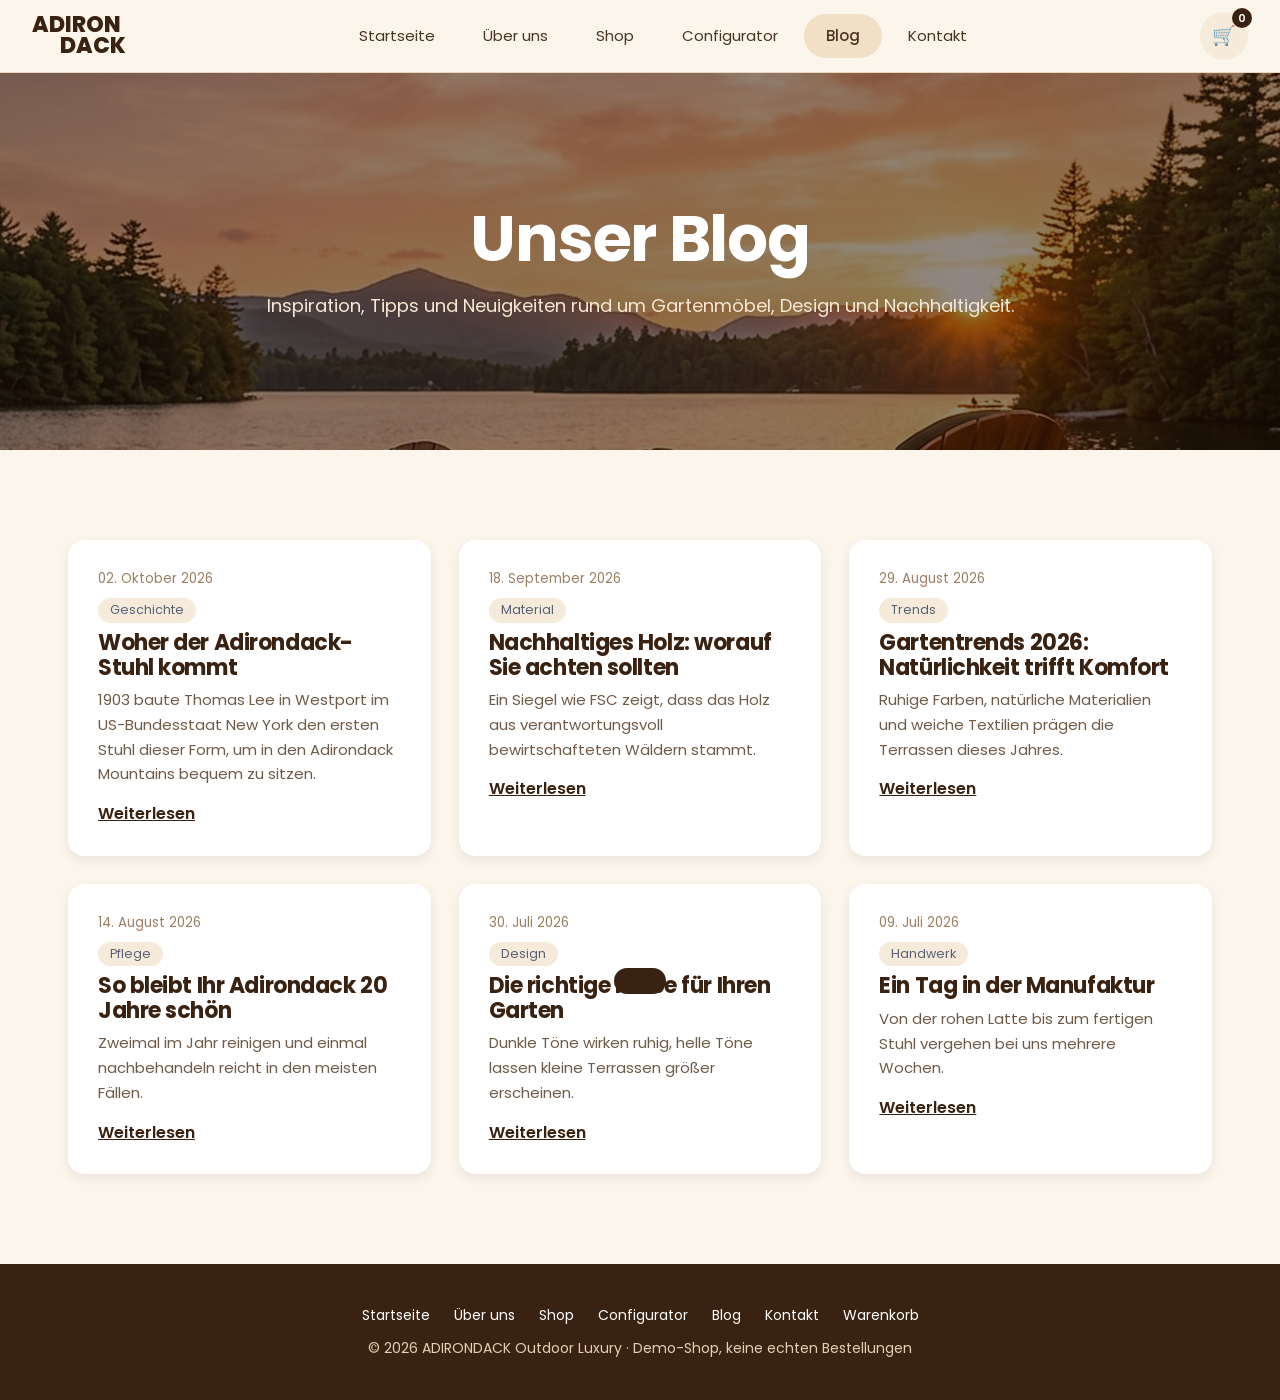
==== blog.html @ eb95ac71 "Initial commit" ====
<!DOCTYPE html>
<html lang="de"><head><meta charset="utf-8"><meta name="viewport" content="width=device-width,initial-scale=1">
<title>Blog | ADIRONDACK</title>
<link href="https://fonts.googleapis.com/css2?family=Poppins:wght@400;500;600;700;800&display=swap" rel="stylesheet">
<link rel="stylesheet" href="assets/style.css"></head>
<body data-page="blog">
<main>
<div class="ph dark" data-bg="blog:3"><div><h1>Unser Blog</h1><p>Inspiration, Tipps und Neuigkeiten rund um Gartenmöbel, Design und Nachhaltigkeit.</p></div></div>
<section class="sec"><div class="cards" id="posts"></div></section>
</main>
<script src="assets/common.js"></script>
<script>
const POSTS=[
 ['02. Oktober 2026','Geschichte','Woher der Adirondack-Stuhl kommt','1903 baute Thomas Lee in Westport im US-Bundesstaat New York den ersten Stuhl dieser Form, um in den Adirondack Mountains bequem zu sitzen.','Er schnitt ihn aus einfachen Brettern, mit schräger Rückenlehne und breiten Armlehnen für ein Getränk. Harry Bunnell meldete 1905 ein Patent auf eine ähnliche Konstruktion an. Seitdem hat sich die Grundform kaum verändert, weil sie funktioniert.'],
 ['18. September 2026','Material','Nachhaltiges Holz: worauf Sie achten sollten','Ein Siegel wie FSC zeigt, dass das Holz aus verantwortungsvoll bewirtschafteten Wäldern stammt.','Fragen Sie nach der Herkunft, nach dem Trocknungsverfahren und nach der Oberfläche. Wasserbasierte Lacke und geölte Hölzer sind für Mensch und Umwelt die bessere Wahl, und gut gepflegtes Massivholz hält Jahrzehnte.'],
 ['29. August 2026','Trends','Gartentrends 2026: Natürlichkeit trifft Komfort','Ruhige Farben, natürliche Materialien und weiche Textilien prägen die Terrassen dieses Jahres.','Salbei, Sand und Marineblau ersetzen grelle Töne. Dazu kommen Leinenkissen, geflochtene Beistelltische und Licht in warmen Farben. Ein einzelner, gut gebauter Stuhl wirkt dabei stärker als ein ganzes Set.'],
 ['14. August 2026','Pflege','So bleibt Ihr Adirondack 20 Jahre schön','Zweimal im Jahr reinigen und einmal nachbehandeln reicht in den meisten Fällen.','Reinigen Sie mit lauwarmem Wasser und mildem Reiniger, nie mit dem Hochdruckreiniger. Geöltes Holz bekommt im Frühjahr eine dünne Schicht Pflegeöl, lackierte Stühle nur bei Bedarf eine Politur. Im Winter stehen sie trocken und luftig.'],
 ['30. Juli 2026','Design','Die richtige Farbe für Ihren Garten','Dunkle Töne wirken ruhig, helle Töne lassen kleine Terrassen größer erscheinen.','Orientieren Sie sich an Hauswand und Bepflanzung. Marineblau und Anthrazit passen zu fast allem, Rot und Orange setzen einen bewussten Akzent. Im Konfigurator können Sie jedes Bauteil einzeln färben und die Wirkung sofort sehen.'],
 ['09. Juli 2026','Handwerk','Ein Tag in der Manufaktur','Von der rohen Latte bis zum fertigen Stuhl vergehen bei uns mehrere Wochen.','Das Holz trocknet, wird gehobelt, gefräst und mehrfach geschliffen. Danach folgen Verleimung, Lack oder Öl und eine Endkontrolle von Hand. Erst wenn jede Fuge stimmt, verlässt der Stuhl die Werkstatt.']
];
$('#posts').innerHTML=POSTS.map(([d,t,h,e,f],i)=>`<article class="po"><small>${d}</small><span class="tg">${t}</span><h3>${h}</h3><p>${e}</p><p class="full">${f}</p><button data-t="${i}" aria-expanded="false">Weiterlesen</button></article>`).join('');
$('#posts').onclick=e=>{const b=e.target.closest('[data-t]');if(!b)return;const a=b.closest('.po'),o=a.classList.toggle('open');b.textContent=o?'Weniger anzeigen':'Weiterlesen';b.setAttribute('aria-expanded',o)};
</script>
</body></html>
---- assets/style.css ----
:root{--navy:#3a2212;--mu:#6f5a47;--soft:#f6ebdb;--mint:#f3dfc4;--line:#e8d6bd}
*{box-sizing:border-box;margin:0}
html{scroll-behavior:smooth}
body{font:16px/1.65 Poppins,system-ui,sans-serif;color:var(--navy);background:#fbf5ec}
a{color:inherit;text-decoration:none}button{font:inherit;color:inherit;cursor:pointer}
:focus-visible{outline:2px solid var(--navy);outline-offset:2px}
h1,h2,h3{font-weight:700;line-height:1.12;letter-spacing:-.02em}
.bg{background-size:cover;background-position:center;background-color:#d9b48c}
header{position:sticky;top:0;z-index:30;background:rgba(251,245,236,.94);backdrop-filter:blur(10px);border-bottom:1px solid var(--line)}
.nav{max-width:1320px;margin:auto;padding:12px 32px;display:flex;align-items:center;gap:16px}
.logo{font:800 22px/.95 Poppins;text-transform:uppercase}.logo span{display:block;padding-left:28px}
nav{display:flex;gap:4px;margin:0 auto}
nav a{padding:10px 22px;border-radius:30px;font-size:15px;color:#4a3322}
nav a:hover{background:var(--soft)}nav a.on{background:#f1dfc6;font-weight:500}
.ic{position:relative;width:48px;height:48px;border-radius:50%;background:var(--soft);display:grid;place-items:center;font-size:19px}
.ic b{position:absolute;top:-4px;right:-4px;background:var(--navy);color:#fff;min-width:20px;height:20px;border-radius:10px;font:600 11px/20px Poppins;text-align:center;padding:0 5px}
.btn{display:inline-block;background:var(--navy);color:#fff;border:0;padding:14px 32px;border-radius:40px;font-weight:500;letter-spacing:.04em;font-size:15px}
.btn:hover{background:#5a3418}.btn.l{background:#fff8ee;color:var(--navy);border:1px solid var(--line)}
.sec{max-width:1200px;margin:auto;padding:90px 28px}
.sec h2{font-size:clamp(30px,3.6vw,46px);margin-bottom:34px}.sec h2 em,h1 em{font-style:normal;color:#8d6a48}
.sec>p.lead{color:var(--mu);max-width:640px;margin:-18px 0 34px}
.hero{position:relative;min-height:calc(100vh - 74px);max-height:820px;overflow:hidden;display:flex;align-items:center}
.hero:before{content:"";position:absolute;inset:0;background:linear-gradient(90deg,rgba(34,16,6,.62),rgba(34,16,6,0) 62%)}
.hero .tx{position:relative;max-width:1320px;width:100%;margin:auto;padding:60px 32px}
.hero .tx>*{max-width:620px}
.hero p{font-size:22px;font-weight:500;margin-bottom:14px}
.hero h1{font-size:clamp(46px,6vw,84px);margin-bottom:34px}
.trio{position:absolute;right:1%;bottom:2%;width:min(860px,62%);display:flex;align-items:flex-end}
.trio img{width:38%;filter:drop-shadow(0 18px 14px rgba(0,0,0,.2))}
.trio img:nth-child(2){margin:0 -6% 5% -6%}
.cards{display:grid;grid-template-columns:repeat(auto-fill,minmax(300px,1fr));gap:28px}
.cards3{display:grid;grid-template-columns:repeat(3,1fr);gap:28px}
.fc .im{aspect-ratio:5/3;border-radius:24px;overflow:hidden;display:grid;place-items:end center;margin-bottom:16px}
.fc .im img{height:96%}
.fc h3{font-size:24px;margin-bottom:6px}.fc p{color:var(--mu)}
.pc{background:#fff;border-radius:26px;box-shadow:0 10px 40px rgba(58,34,18,.09);overflow:hidden;display:flex;flex-direction:column}
.pc .im{aspect-ratio:1/.82;display:grid;place-items:end center}.pc .im img{width:86%}
.pc .bd{padding:20px 24px 24px;display:flex;flex-direction:column;gap:6px;flex:1}
.pc h3{font-size:24px}.pc p{color:var(--mu);font-size:14px;flex:1}.sp{font-size:12.5px;color:#8d6a48}
.row{display:flex;justify-content:space-between;align-items:center;gap:10px;margin-top:10px}
.pr{font-size:24px;font-weight:600}
.pc .btn{padding:11px 20px;font-size:13px}
.lk{font-size:13.5px;text-decoration:underline;color:var(--mu);margin-top:6px}
.cta{padding:110px 28px;text-align:center;color:#fff}
.cta>div{max-width:680px;margin:auto;background:rgba(58,34,18,.72);backdrop-filter:blur(6px);padding:48px;border-radius:28px}
.cta h2{font-size:clamp(30px,3.6vw,44px);margin-bottom:12px}.cta p{margin-bottom:26px;color:#f3e3cf}
.cta .btn{background:#fff8ee;color:var(--navy)}
.ph{position:relative;padding:130px 28px;display:grid;place-items:center}
.ph .card{background:rgba(255,248,238,.9);backdrop-filter:blur(8px);border-radius:26px;padding:44px 48px;max-width:960px;text-align:center;box-shadow:0 20px 60px rgba(58,34,18,.15)}
.ph h1{font-size:clamp(36px,5vw,64px);margin-bottom:16px}
.ph.mint{background:var(--mint);padding:70px 28px;text-align:center}.ph.mint h1{font-size:clamp(38px,5vw,60px)}
.two{display:grid;grid-template-columns:1fr 1fr;gap:48px;align-items:center}
.two p{color:var(--mu);margin-bottom:14px}
.two .im{aspect-ratio:1;border-radius:28px;display:grid;place-items:end center;overflow:hidden}.two .im img{width:92%}
/* Konfigurator */
.cf{max-width:1320px;margin:auto;padding:32px;display:grid;grid-template-columns:1.2fr 1fr;gap:32px;align-items:start}
.stage{position:sticky;top:104px;height:min(680px,calc(100vh - 130px));border-radius:28px;background:radial-gradient(circle at 50% 35%,#fffaf2,#efd9bd);box-shadow:0 14px 50px rgba(58,34,18,.12);overflow:hidden;touch-action:none;cursor:grab}
.stage canvas{position:absolute;inset:0;width:100%;height:100%}
.hint{position:absolute;bottom:14px;left:0;right:0;text-align:center;font-size:12.5px;color:#8d6a48;pointer-events:none}
.pn{background:var(--soft);border:1px solid var(--line);border-radius:22px;padding:22px 26px;margin-bottom:20px}
.pn h3{font-size:21px;margin-bottom:14px;display:flex;align-items:center;gap:10px}
.pn h3 i{width:18px;height:18px;border-radius:50%;box-shadow:0 0 0 1px #0002}
.pn label{display:block;font-size:14px;margin:8px 0 4px}
input[type=range]{-webkit-appearance:none;appearance:none;width:100%;height:6px;border-radius:3px;background:#e6d3b6}
input[type=range]::-webkit-slider-thumb{-webkit-appearance:none;width:20px;height:20px;border-radius:50%;background:#8d6a48;cursor:pointer}
input[type=range]::-moz-range-thumb{width:20px;height:20px;border:0;border-radius:50%;background:#8d6a48}
input.hue{background:linear-gradient(90deg,#f00,#ff0,#0f0,#0ff,#00f,#f0f,#f00)}
.pills{display:flex;flex-wrap:wrap;gap:8px;margin-bottom:12px}
.pill{border:1px solid #dcc5a4;background:#fff;border-radius:24px;padding:7px 16px;font-size:13.5px}
.pill.on{background:var(--navy);border-color:var(--navy);color:#fff}
.sw{display:flex;flex-wrap:wrap;gap:9px}.sw button{width:32px;height:32px;border-radius:50%;border:0;box-shadow:0 0 0 1px #0002}
.tot{display:flex;justify-content:space-between;align-items:baseline;margin:14px 0}
.tot b{font-size:34px}
/* Warenkorb */
.ci{display:grid;grid-template-columns:96px 1fr auto auto;gap:20px;align-items:center;padding:18px 0;border-bottom:1px solid var(--line)}
.ci img{width:96px;height:96px;object-fit:contain;background:var(--soft);border-radius:16px}
.ci small{display:block;color:var(--mu);font-size:13px}
.q{display:flex;align-items:center;gap:10px}.q button{width:32px;height:32px;border-radius:50%;border:1px solid #dcc5a4;background:#fff}
.x{background:none;border:0;font-size:20px;color:#a08568}
.sum{max-width:420px;margin:30px 0 0 auto}.sum .tot b{font-size:30px}
.empty{text-align:center;color:var(--mu);padding:70px 0}
footer{background:var(--navy);color:#e3d0b6;text-align:center;padding:40px 24px;font-size:14px}
footer a{margin:0 12px;color:#fff}
.toast{position:fixed;bottom:26px;left:50%;transform:translate(-50%,120px);background:var(--navy);color:#fff;padding:13px 26px;border-radius:30px;font-size:14px;z-index:60;transition:transform .3s}
.toast.show{transform:translate(-50%,0)}
@media(max-width:900px){.nav{flex-wrap:wrap;padding:10px 18px}nav{order:3;width:100%;overflow-x:auto;margin:0}nav a{padding:8px 14px;white-space:nowrap}.ic{margin-left:auto}.cards3,.two,.cf{grid-template-columns:1fr}.trio{position:relative;width:100%;margin-top:20px}.hero{display:block;max-height:none}.hero .tx{padding-bottom:0}.stage{position:relative;top:0;height:440px}.ci{grid-template-columns:72px 1fr auto}.ci img{width:72px;height:72px}.ph{padding:80px 18px}}
@media(prefers-reduced-motion:reduce){*{transition:none!important}}

.pc .im img.ph{width:100%;height:100%;object-fit:cover}
.ph.dark{color:#fff;text-align:center}.ph.dark:before{content:"";position:absolute;inset:0;background:rgba(34,16,6,.5)}
.ph.dark>div{position:relative;max-width:760px}.ph.dark p{color:#f6e8d4;margin-top:12px;font-size:18px}
.po{background:#fff;border-radius:26px;box-shadow:0 10px 40px rgba(58,34,18,.09);padding:28px 30px;display:flex;flex-direction:column;gap:8px}
.po small{color:#9a7f62}.po .tg{font-size:12.5px;color:#566074;background:var(--soft);align-self:flex-start;padding:2px 12px;border-radius:20px}
.po h3{font-size:22px}.po p{color:var(--mu);font-size:15px}.po .full{display:none}.po.open .full{display:block}
.po button{align-self:flex-start;background:none;border:0;font-weight:600;text-decoration:underline;padding:0;margin-top:6px}
.ct{padding:80px 28px 120px}.ct .in{max-width:1100px;margin:auto;display:grid;grid-template-columns:1fr 1.4fr;gap:44px;align-items:start}
.ct h1{font-size:clamp(34px,4.5vw,54px);margin-bottom:14px}.ct .info p{margin-bottom:12px}.ct .info b{display:block}
.fm{background:rgba(255,248,238,.93);backdrop-filter:blur(8px);border-radius:26px;padding:32px;display:grid;gap:14px;box-shadow:0 20px 60px rgba(58,34,18,.14)}
.fm input,.fm textarea{width:100%;padding:15px 20px;border:1px solid var(--line);border-radius:16px;font:inherit;background:#fff}
.fm textarea{min-height:150px;resize:vertical}.fm .err{color:#b3261e;font-size:13px;min-height:18px}
.ok{text-align:center;padding:30px 10px}.ok h3{font-size:28px;margin-bottom:8px}
@media(max-width:900px){.ct .in{grid-template-columns:1fr}}

.hero{color:#fff}.hero .btn{background:#c4682a}.hero .btn:hover{background:#d8793a}
.pr,.tot b{color:#b5581f}
.cta .btn:hover{background:#fff}
.mos{display:grid;grid-template-columns:repeat(3,1fr);grid-auto-rows:280px;gap:16px}
.mos img{width:100%;height:100%;object-fit:cover;border-radius:24px;box-shadow:0 10px 36px rgba(58,34,18,.16)}
.mos .w{grid-column:span 2}.mos .t{grid-row:span 2}
@media(max-width:900px){.mos{grid-template-columns:1fr 1fr;grid-auto-rows:190px}.mos .w{grid-column:span 2}.mos .t{grid-row:span 1}}
/* ==========================================
   HOVER-EFFEKTE & ABGERUNDETE KARTEN
   ========================================== */

/* Abgerundete Ecken & weicher Schatten für Karten */
article, .card {
  border-radius: 16px !important;
  overflow: hidden !important; /* Schneidet das Bild oben an den runden Ecken ab */
  box-shadow: 0 4px 12px rgba(0, 0, 0, 0.08) !important;
  transition: transform 0.3s ease, box-shadow 0.3s ease !important;
}

/* Hover-Effekt: Karte hebt sich sanft an */
article:hover, .card:hover {
  transform: translateY(-6px) !important;
  box-shadow: 0 12px 24px rgba(0, 0, 0, 0.15) !important;
}

/* Interaktiver Effekt für Buttons */
button, .btn {
  transition: all 0.3s ease !important;
}

button:hover, .btn:hover {
  transform: translateY(-2px) !important;
  box-shadow: 0 4px 12px rgba(0, 0, 0, 0.15) !important;
  cursor: pointer !important;
}
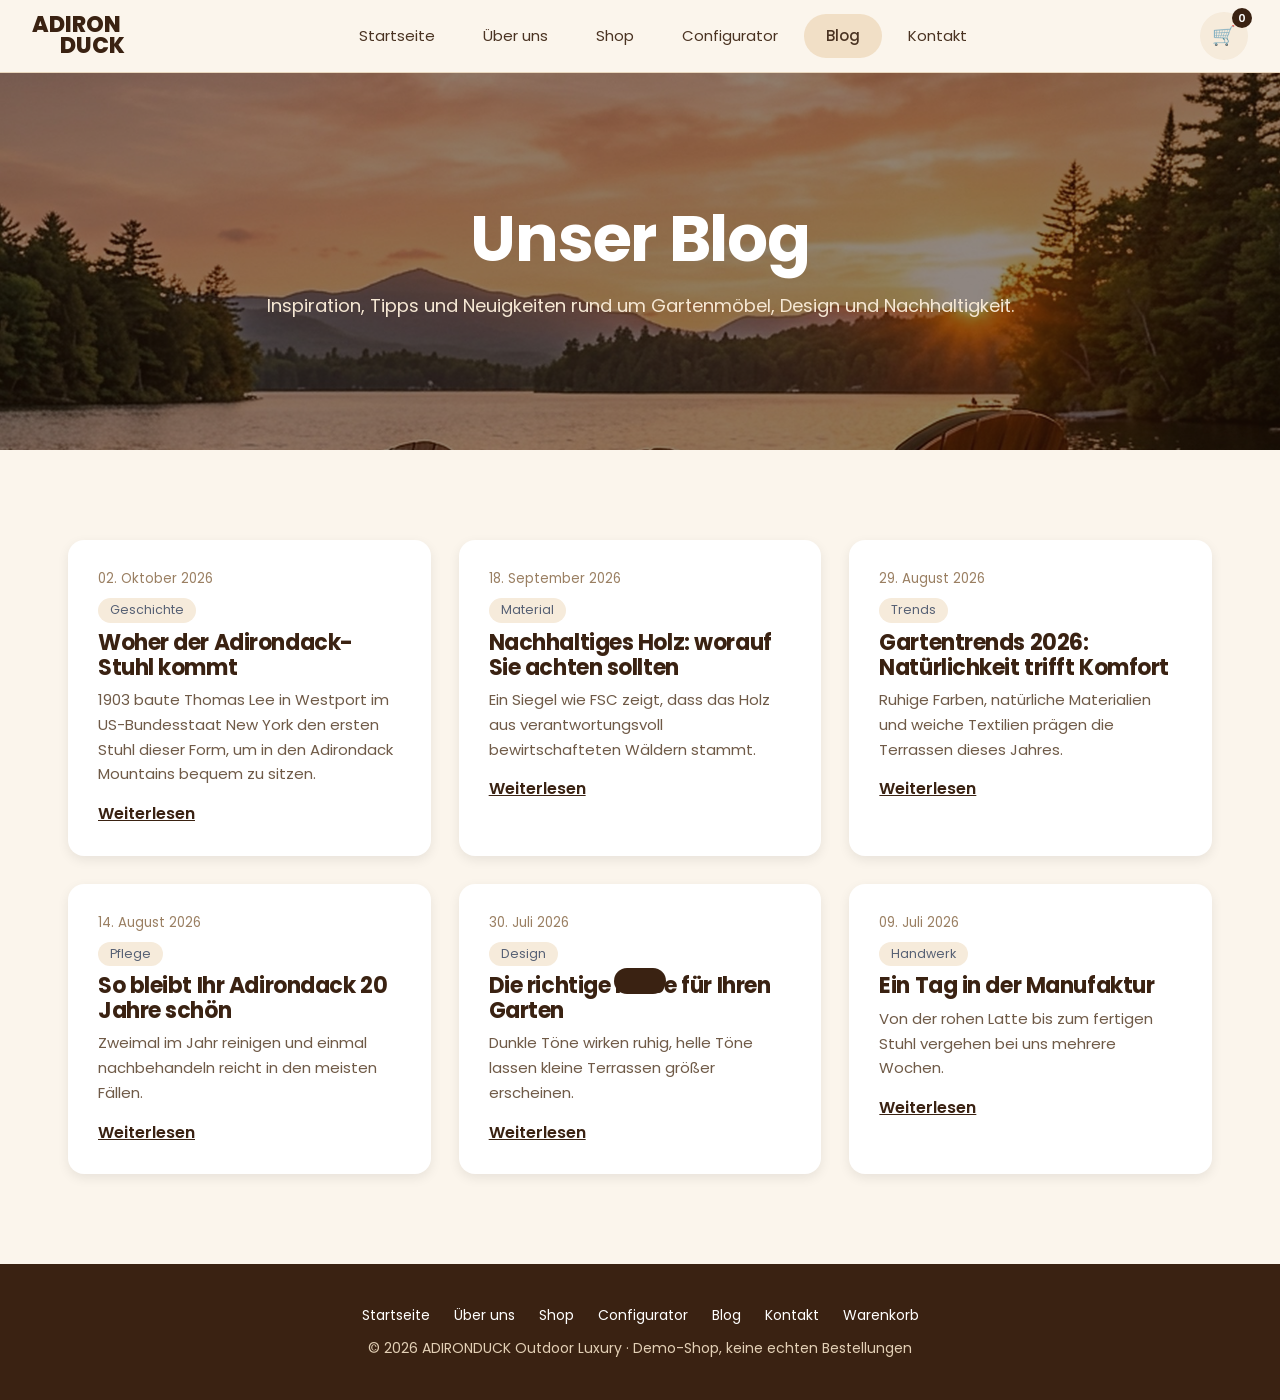
==== commit 478666c2: "Add files via upload" ====
--- a/blog.html
+++ b/blog.html
@@ -1,6 +1,6 @@
 <!DOCTYPE html>
 <html lang="de"><head><meta charset="utf-8"><meta name="viewport" content="width=device-width,initial-scale=1">
-<title>Blog | ADIRONDACK</title>
+<title>Blog | ADIRONDUCK</title>
 <link href="https://fonts.googleapis.com/css2?family=Poppins:wght@400;500;600;700;800&display=swap" rel="stylesheet">
 <link rel="stylesheet" href="assets/style.css"></head>
 <body data-page="blog">
